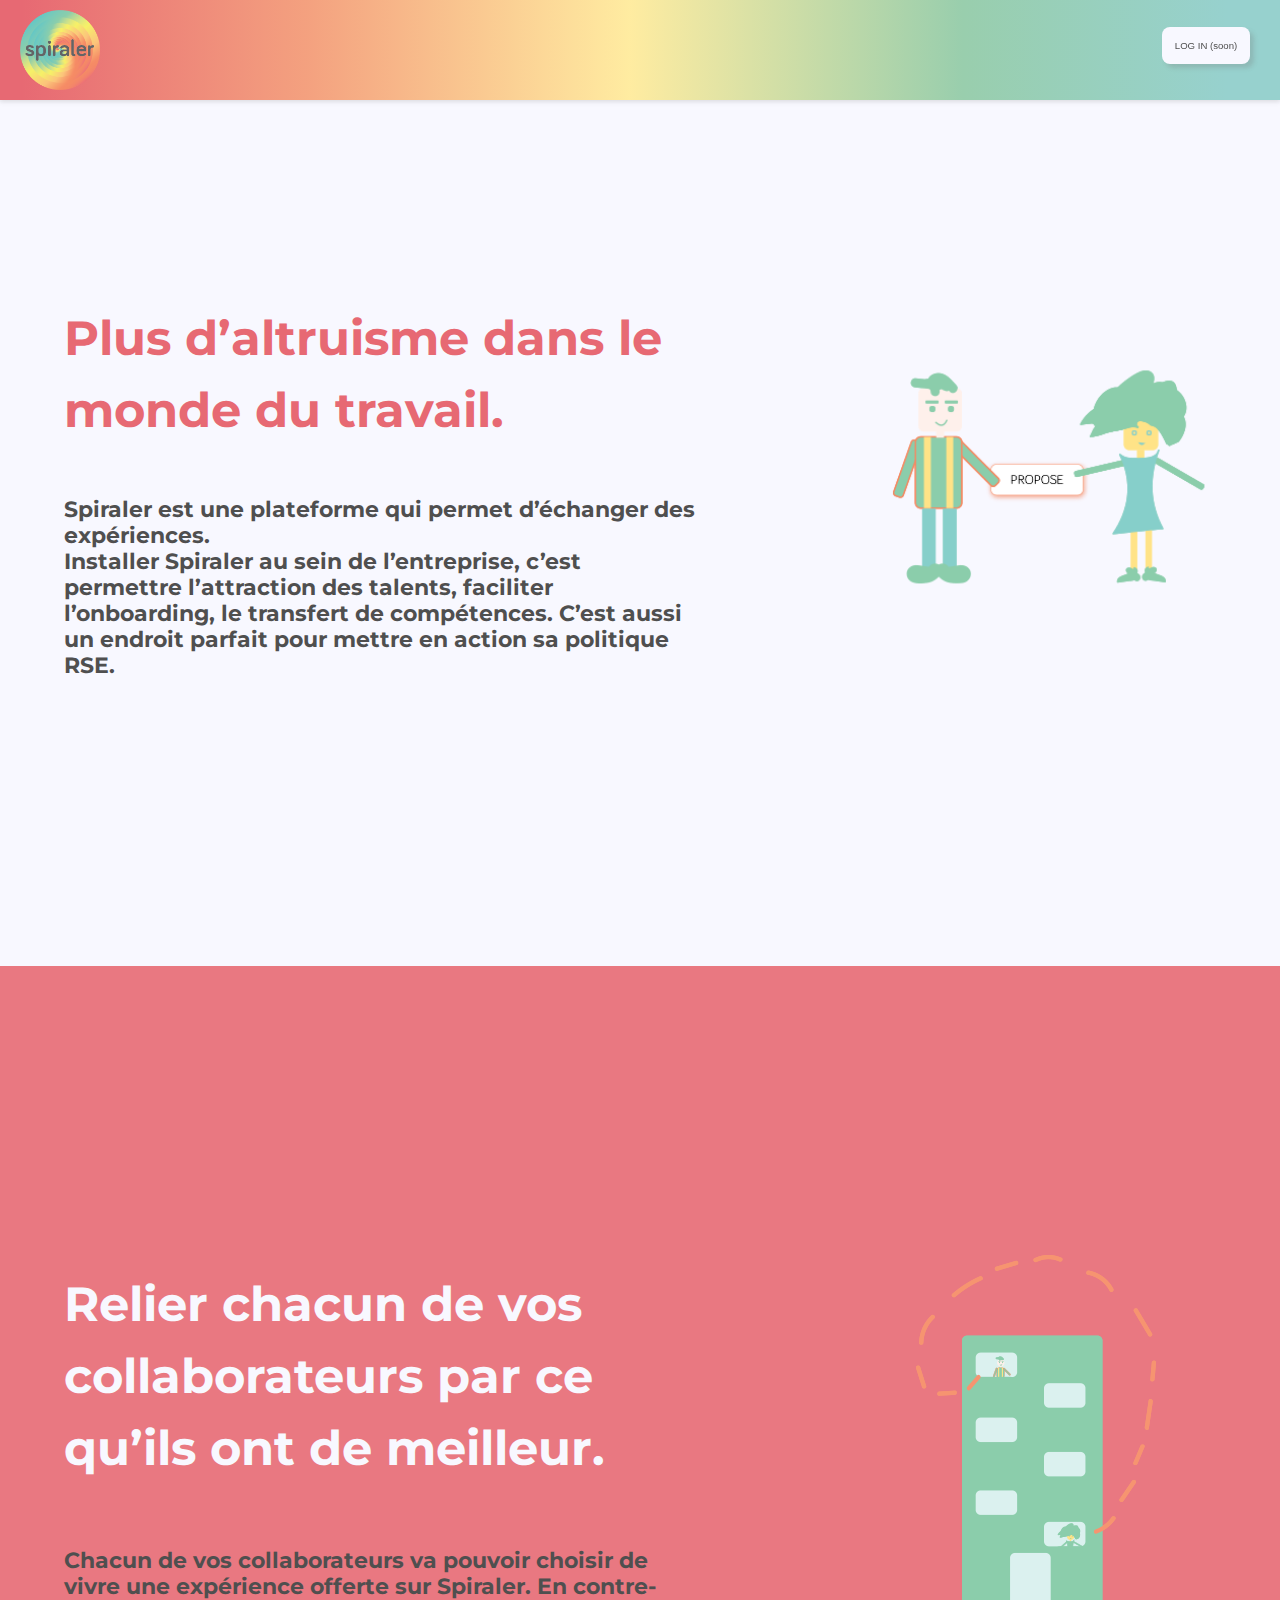
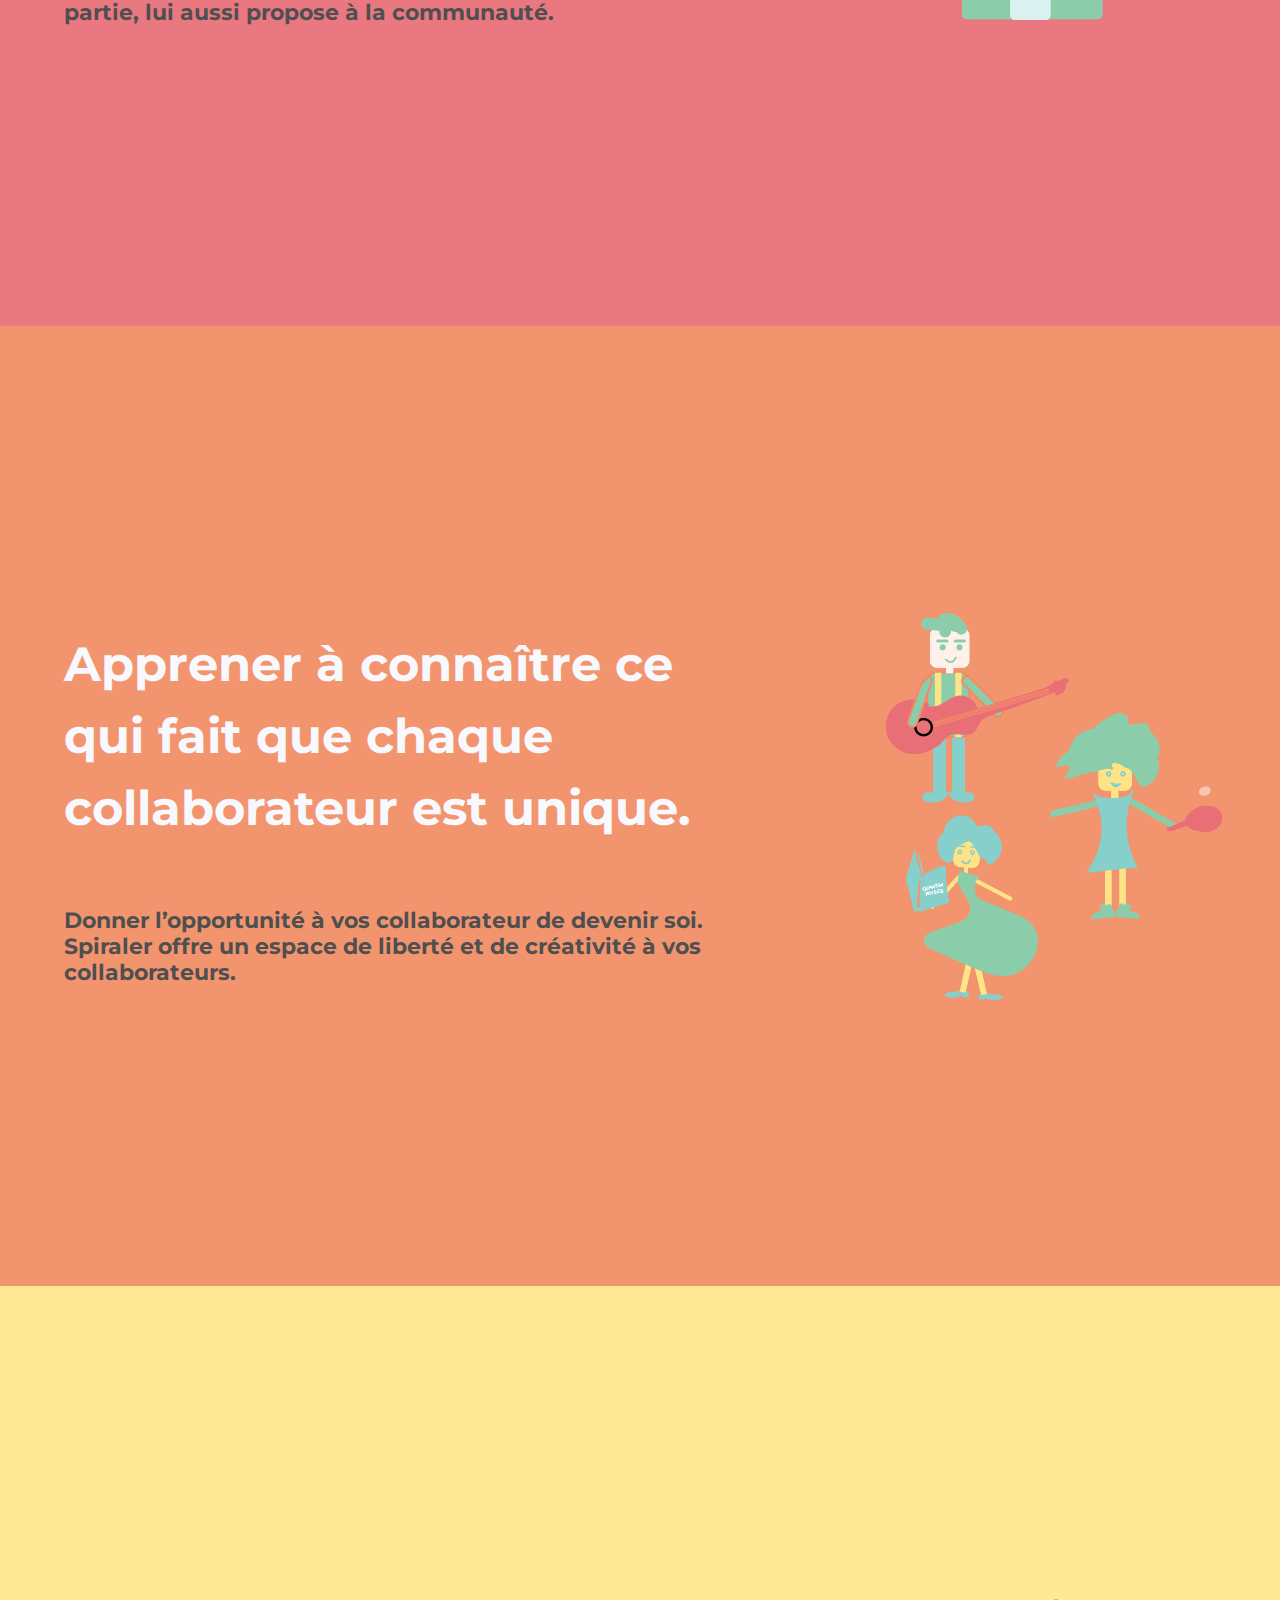
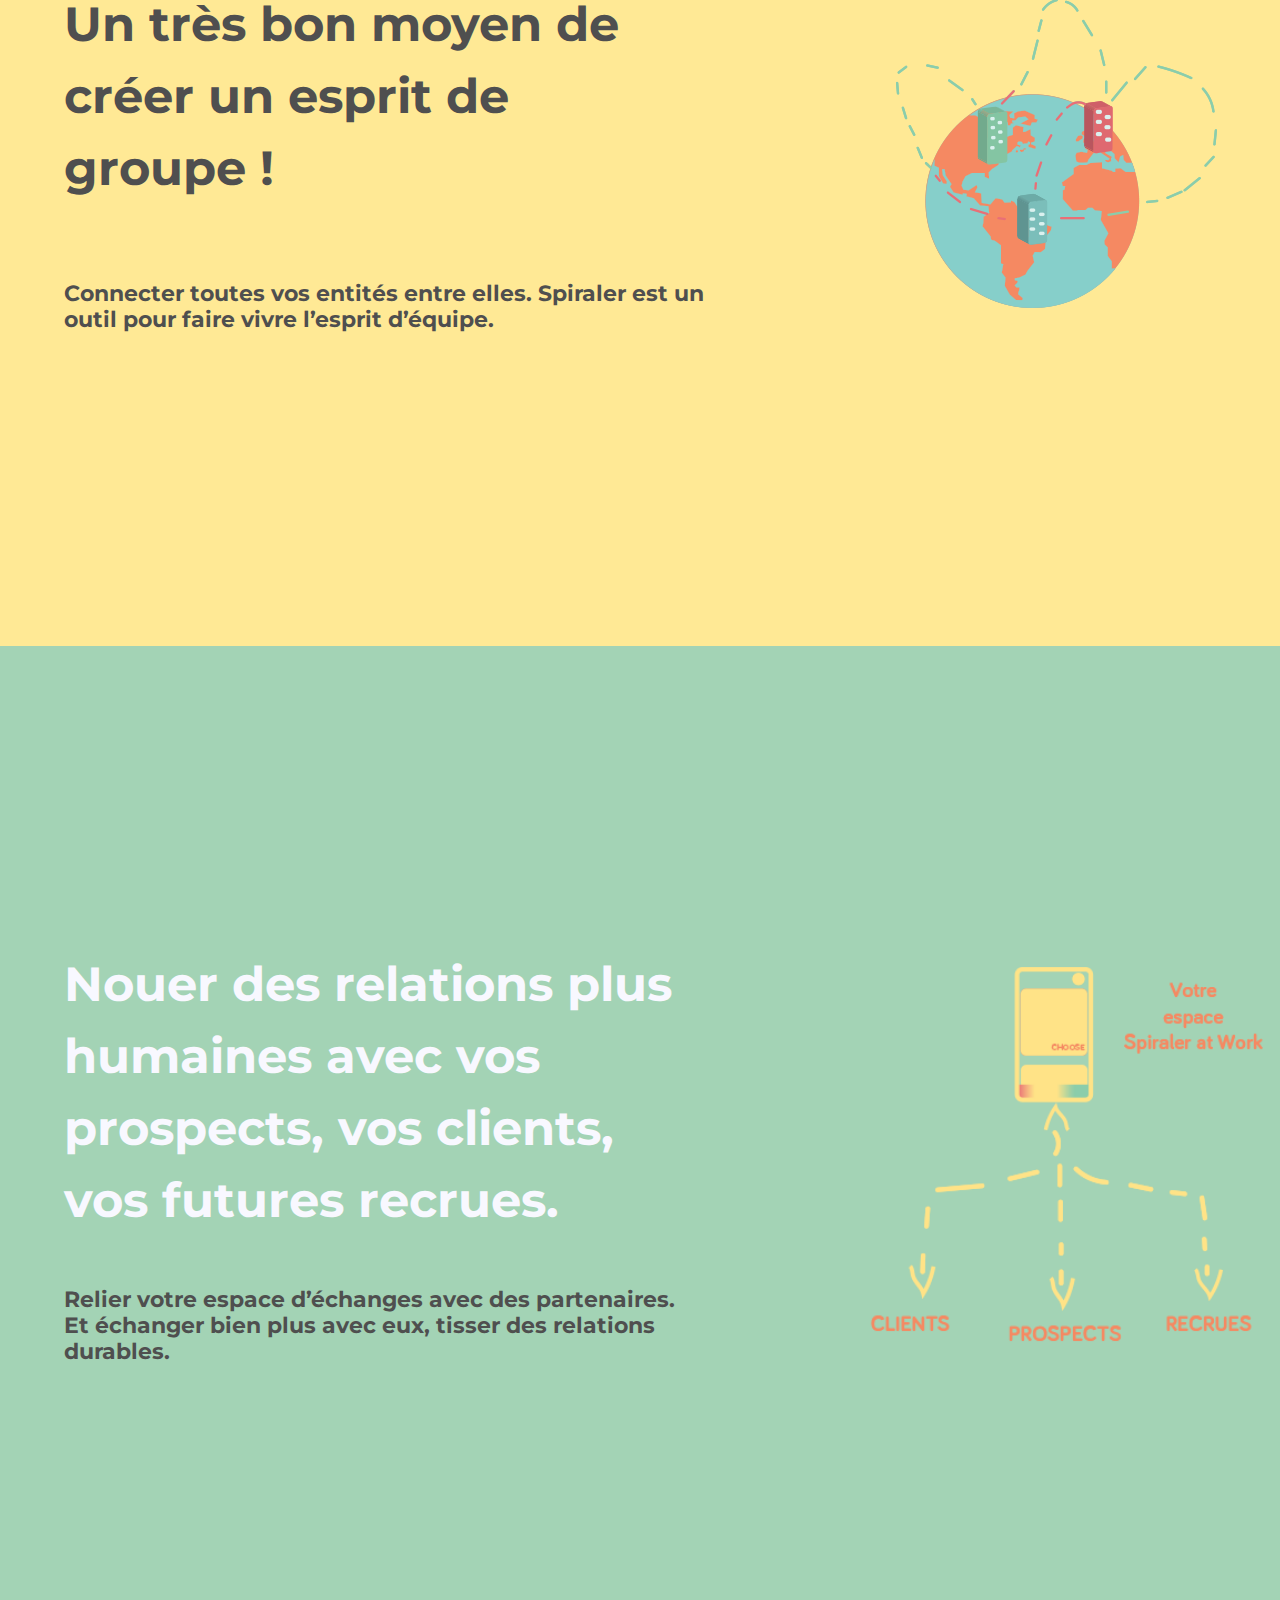
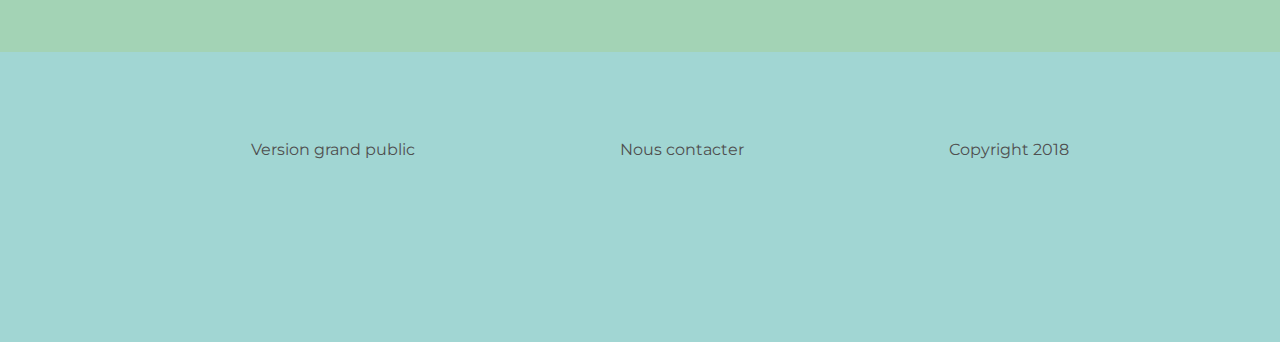
==== index.html @ f9fc43db "normalize" ====
<!DOCTYPE html>
<html>
<head>
	<title>Spiraler at Work</title>
	<meta charset="utf-8">
	<link href="https://fonts.googleapis.com/css?family=EB+Garamond" rel="stylesheet">
	<link href="https://fonts.googleapis.com/css?family=Montserrat" rel="stylesheet">
	<link href="https://fonts.googleapis.com/icon?family=Material+Icons"rel="stylesheet">
	<link rel="stylesheet" type="text/css" href="css/normalize.css">
	<link rel="stylesheet" type="text/css" href="sass/showcase.css">
</head>

<body>

	<header class ="nav">
		<div class = "logo">
			<img id = "spirale" src="img/logo_2.png">
		</div>
		<button type="button" class = "button">LOG IN (soon)</button>
	</header>

	<section class = "container white" >
		<div class = "text">
			<div class = "title">
				<h1>Plus d’altruisme dans le monde du travail.</h1>
			</div>
			<div class = "description">
				<h2>Spiraler est une plateforme qui permet d’échanger des expériences.
				<br>Installer Spiraler au sein de l’entreprise, c’est permettre l’attraction des talents, faciliter l’onboarding, le transfert de compétences. C’est aussi un endroit parfait pour mettre en action sa politique RSE.
				</h2>
			</div>
		</div>
		<div class="illu">
			<img src="img/illu1.png">
		</div>
	</section>

	<section class = "container red" >
		<div class = "text">
			<div class = "title">
				<h1>Relier chacun de vos collaborateurs par ce qu’ils ont de meilleur.</h1>
			</div>
			<div class = "description">
				<h2>Chacun de vos collaborateurs va pouvoir choisir de vivre une expérience offerte sur Spiraler. En contre-partie, lui aussi propose à la communauté.</h2>
			</div>
		</div>
		<div class="illu">
			<img src="img/illu2.png">
		</div>
	</section>

	<section class = "container orange" >
		<div class = "text">
			<div class = "title">
				<h1>Apprener à connaître ce qui fait que chaque collaborateur est unique.</h1>
			</div>
			<div class = "description">
				<h2> Donner l’opportunité à vos collaborateur de devenir soi. Spiraler offre un espace de liberté et de créativité à vos collaborateurs. </h2>
			</div>
		</div>
		<div class="illu">
			<img src="img/illu3.png">
		</div>
	</section>

	<section class = "container yellow" >
		<div class = "text">
			<div class = "title">
				<h1>Un très bon moyen de créer un esprit de groupe !</h1>
			</div>
			<div class = "description">
				<h2>Connecter toutes vos entités entre elles. Spiraler est un outil pour faire vivre l’esprit d’équipe.</h2>
			</div>
		</div>
		<div class="illu">
			<img src="img/illu4.png">
		</div>
	</section>

	<section class = "container green">
		<div class = "text">
			<div class = "title">
				<h1>Nouer des relations plus humaines avec vos prospects, vos clients, vos futures recrues.</h1>
			</div>
			<div class = "description">
				<h2> Relier votre espace d’échanges avec des partenaires. Et échanger bien plus avec eux, tisser des relations durables.
				</h2>
			</div>
		</div>
		<div class="illu">
			<img src="img/illu5.png">
		</div>
	</section>


	<footer>
		<ul>
			<li><a href="https://www.spiraler.com">Version grand public</a></li>
			<li><a href="mailto:team@spiraler.com">Nous contacter</a></li>
			<li>Copyright  2018</li>
		</ul>
	</footer>


</body>
---- sass/showcase.css ----
.nav {
  position: fixed;
  display: flex;
  background: linear-gradient(90deg, #E76973 1.72%, rgba(241, 137, 95, 0.8) 23.88%, rgba(255, 231, 137, 0.8) 49.2%, #99CEAD 75.2%, #97D1CE 95.93%), #FFFFFF;
  width: 100vw;
  height: 100px;
  justify-content: center;
  box-shadow: 0px 2px 4px rgba(143, 143, 143, 0.25);
  font: normal 1rem "Montserrat", sans-serif; }

.button {
  position: absolute;
  right: 30px;
  top: 3vh;
  box-shadow: 4px 4px 4px rgba(117, 117, 117, 0.25);
  border-radius: 8px;
  background: ghostwhite;
  color: #4F4F4F;
  cursor: pointer;
  text-decoration: none;
  border: none;
  padding: 1vw;
  font-size: 0.6rem; }

.button:hover {
  background: #e6e6e6; }

.button:active {
  background: #e6e6e6;
  box-shadow: 0 2px #666;
  transform: translateY(4px); }

.logo {
  left: 20px;
  height: 80px;
  position: absolute;
  top: 10px; }

.logo img {
  position: relative;
  max-width: 100%;
  max-height: 100%; }

.container {
  display: flex;
  flex-wrap: wrap;
  max-width: 100vw;
  justify-content: center;
  padding-top: 30vh;
  padding-bottom: 30vh; }

.white {
  background: ghostwhite; }

.white .title {
  color: #E76973; }
.white .description {
  color: #4F4F4F; }

.red {
  background: rgba(231, 105, 115, 0.9); }

.orange {
  background: rgba(241, 137, 95, 0.9); }

.green {
  background: rgba(153, 206, 173, 0.9); }

.red .title, .orange .title, .green .title {
  color: ghostwhite; }
.red .description, .orange .description, .green .description {
  color: #4F4F4F; }

.yellow {
  background: rgba(255, 231, 137, 0.9); }

.yellow .title {
  color: #4F4F4F; }
.yellow .description {
  color: #4F4F4F; }

.text {
  display: flex;
  flex-wrap: wrap;
  width: 50vw;
  padding-right: 10vw; }

.title {
  width: 100%;
  font: normal 24px/1.5 "Montserrat", serif; }

.description {
  width: 100%;
  font: normal 0.9rem "Montserrat", serif; }

.illu {
  display: flex;
  width: 30vw; }

footer {
  background: rgba(151, 209, 206, 0.9);
  display: flex;
  height: 245px;
  padding-bottom: 5vh;
  font: normal 1rem "Montserrat", sans-serif;
  color: #4F4F4F; }

ul {
  display: flex;
  width: 100vw;
  justify-content: center;
  list-style-type: none;
  padding-top: 8vh; }

a {
  color: #4F4F4F;
  text-decoration: none; }

a:hover {
  color: #E76973; }

li {
  padding-left: 8vw;
  padding-right: 8vw; }

@media screen and (max-width: 900px) {
  .nav {
    position: absolute;
    height: 65px;
    font: normal 0.8rem "Montserrat", sans-serif; }

  .logo {
    left: 2vh; }

  #spirale {
    width: 50px;
    top: 0.15px; }

  .container {
    padding-top: 15vh;
    padding-bottom: 15vh; }

  .white .title {
    padding-top: 90px; }

  .illu {
    width: 100vw; }

  .title {
    font: normal 1rem "Montserrat", serif; }

  .description {
    font: normal 0.6rem "Montserrat", serif; }

  ul {
    display: inline-grid; } }

/*# sourceMappingURL=showcase.css.map */
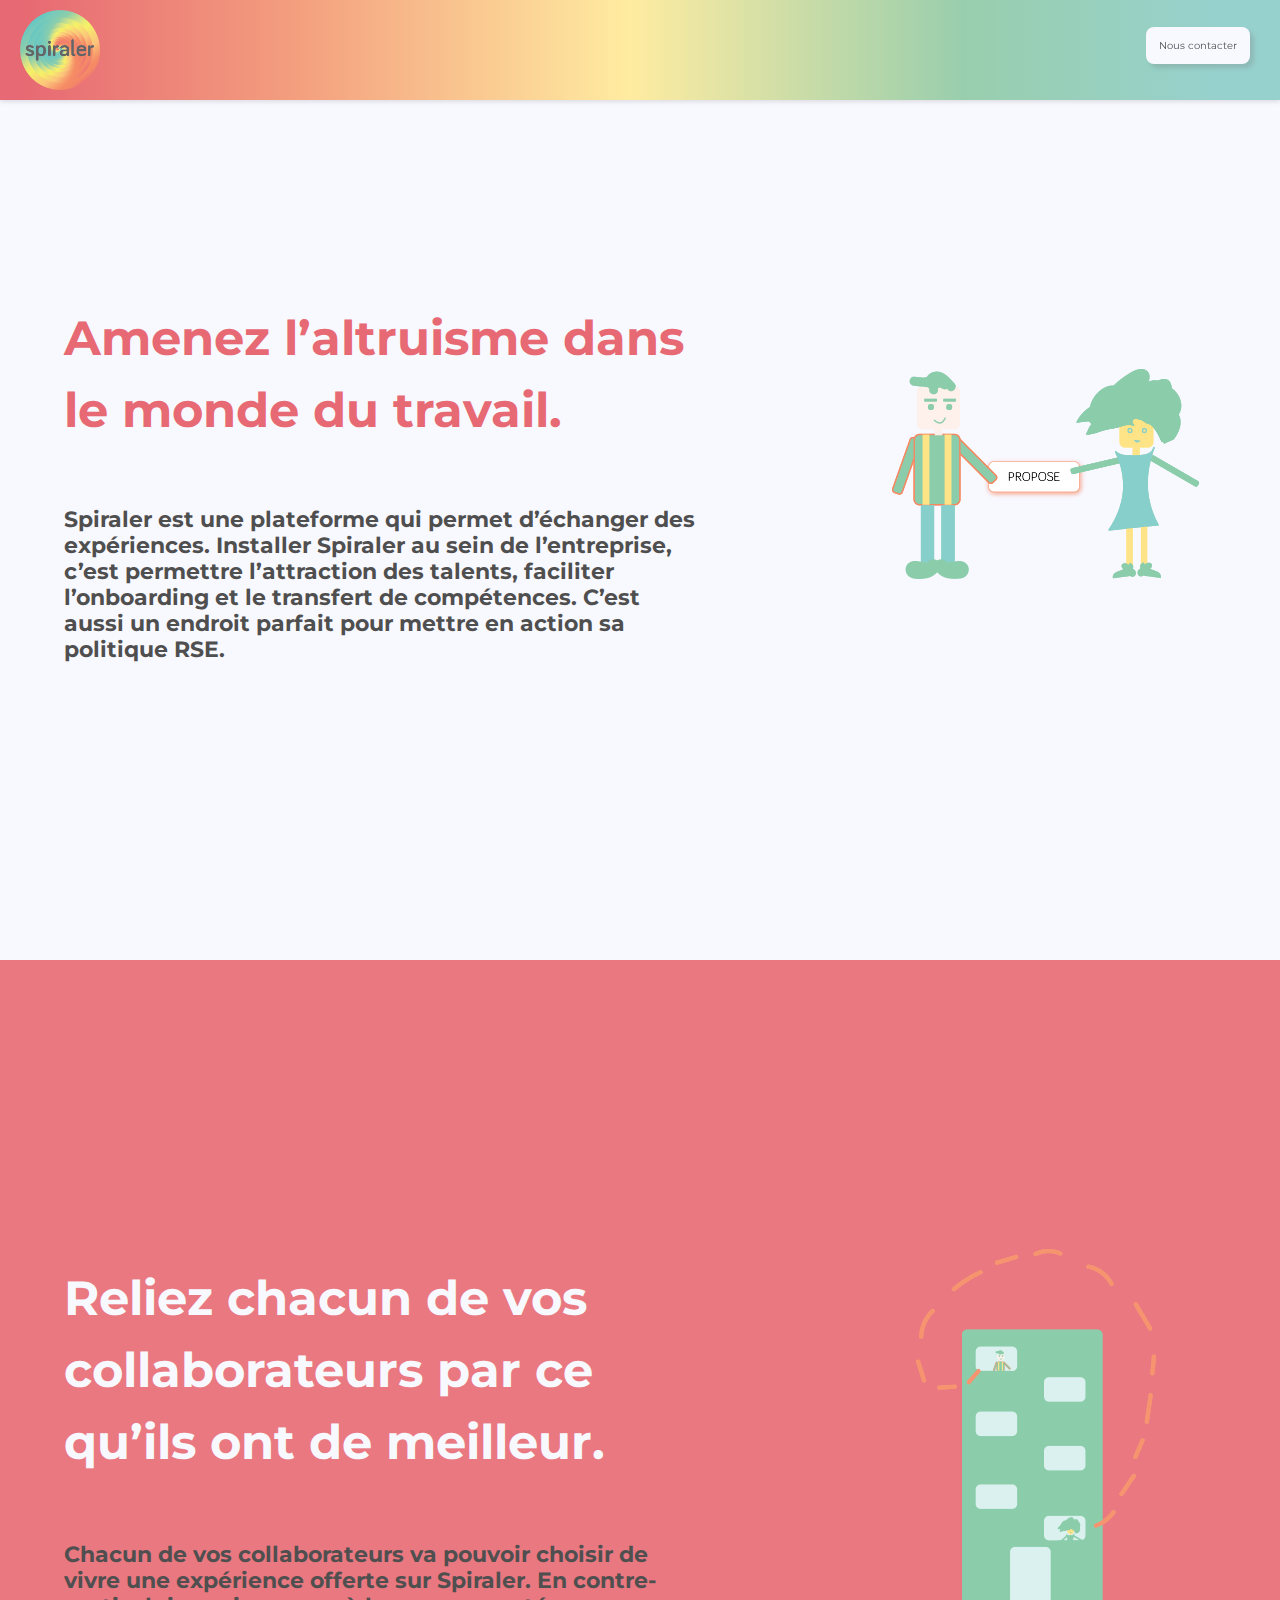
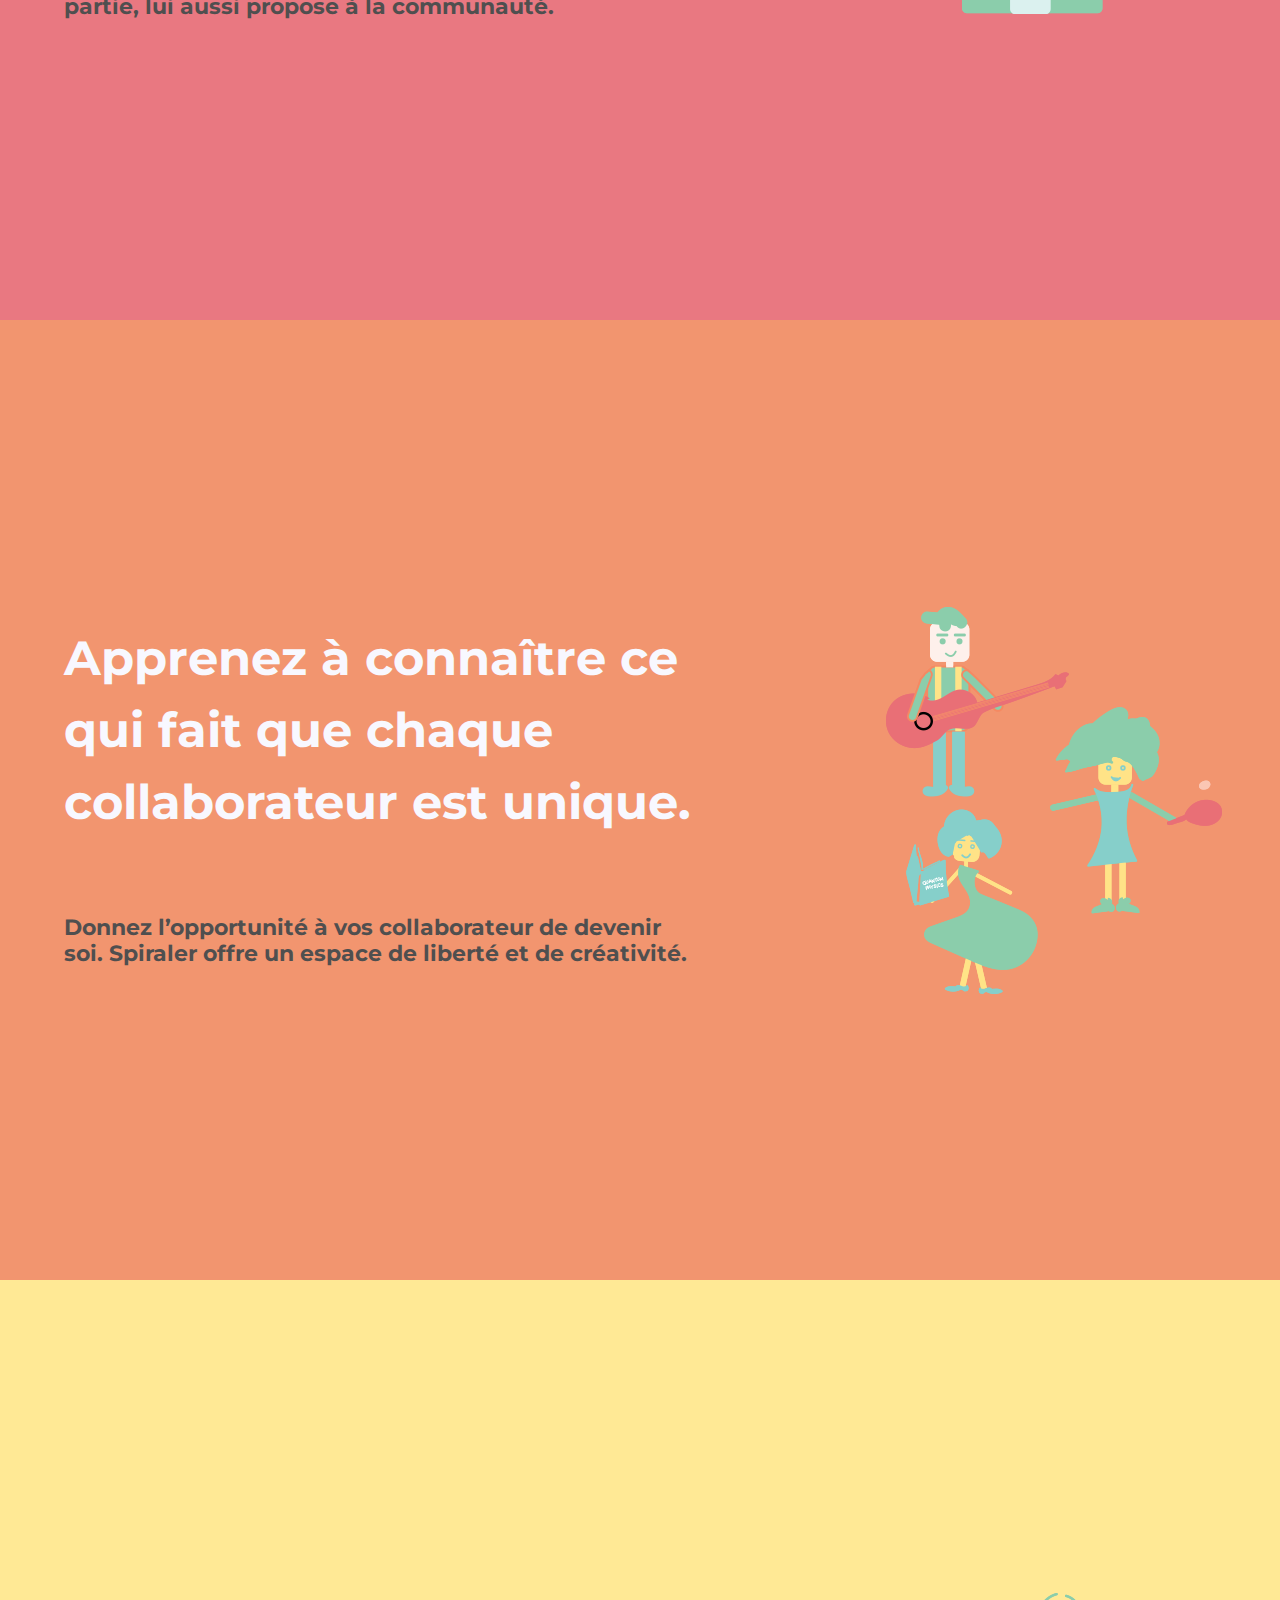
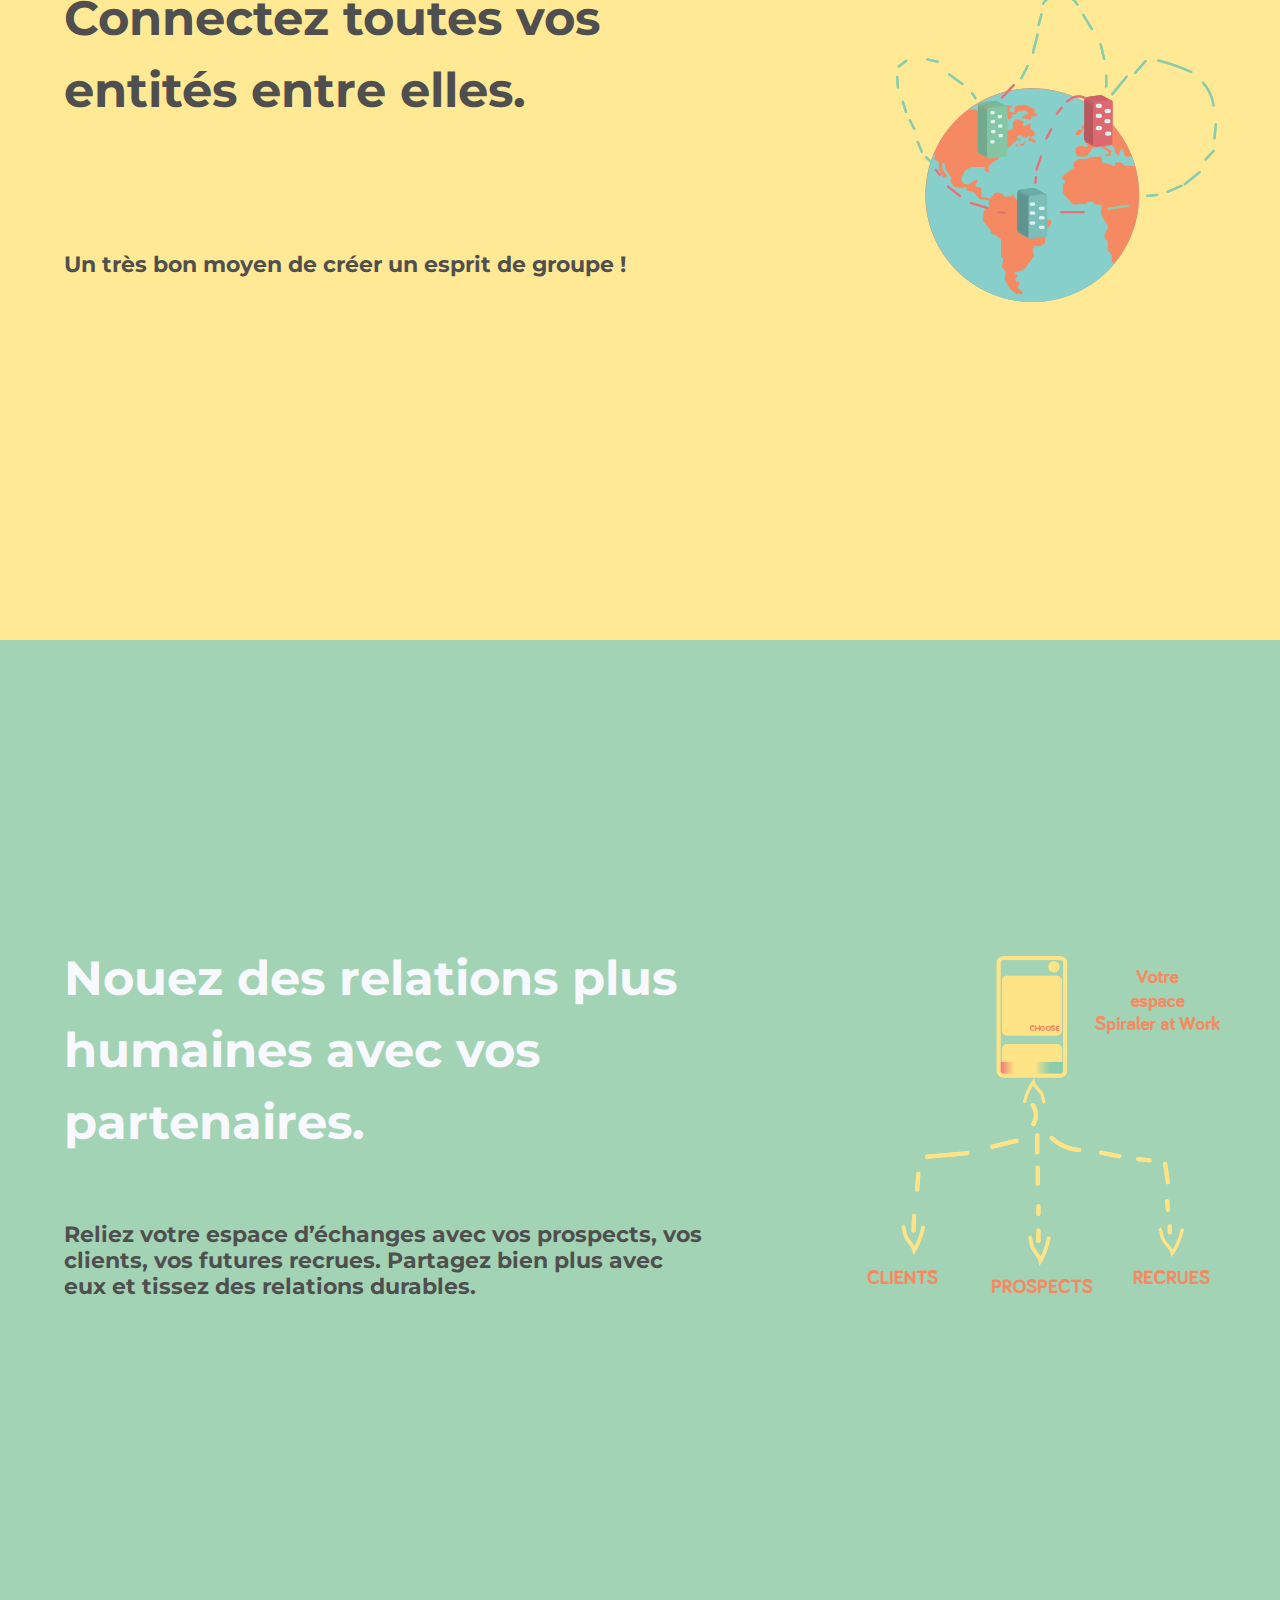
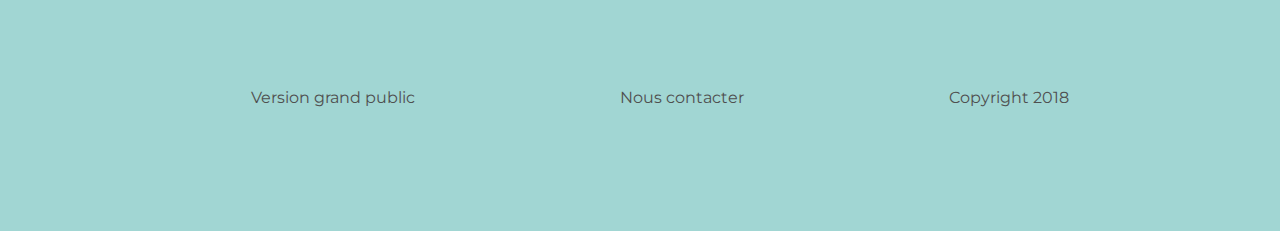
==== commit aab470a2: "chgt from bobby" ====
--- a/index.html
+++ b/index.html
@@ -16,17 +16,18 @@
 		<div class = "logo">
 			<img id = "spirale" src="img/logo_2.png">
 		</div>
-		<button type="button" class = "button">LOG IN (soon)</button>
+		<a class= "button" href="mailto:team@spiraler.com">Nous contacter</a>
 	</header>
 
 	<section class = "container white" >
 		<div class = "text">
 			<div class = "title">
-				<h1>Plus d’altruisme dans le monde du travail.</h1>
+				<h1>Amenez l’altruisme dans le monde du travail.</h1>
 			</div>
 			<div class = "description">
 				<h2>Spiraler est une plateforme qui permet d’échanger des expériences.
-				<br>Installer Spiraler au sein de l’entreprise, c’est permettre l’attraction des talents, faciliter l’onboarding, le transfert de compétences. C’est aussi un endroit parfait pour mettre en action sa politique RSE.
+					Installer Spiraler au sein de l’entreprise, c’est permettre l’attraction des talents, faciliter l’onboarding et le transfert de compétences.
+					C’est aussi un endroit parfait pour mettre en action sa politique RSE.
 				</h2>
 			</div>
 		</div>
@@ -38,7 +39,7 @@
 	<section class = "container red" >
 		<div class = "text">
 			<div class = "title">
-				<h1>Relier chacun de vos collaborateurs par ce qu’ils ont de meilleur.</h1>
+				<h1>Reliez chacun de vos collaborateurs par ce qu’ils ont de meilleur.</h1>
 			</div>
 			<div class = "description">
 				<h2>Chacun de vos collaborateurs va pouvoir choisir de vivre une expérience offerte sur Spiraler. En contre-partie, lui aussi propose à la communauté.</h2>
@@ -52,10 +53,10 @@
 	<section class = "container orange" >
 		<div class = "text">
 			<div class = "title">
-				<h1>Apprener à connaître ce qui fait que chaque collaborateur est unique.</h1>
+				<h1>Apprenez à connaître ce qui fait que chaque collaborateur est unique.</h1>
 			</div>
 			<div class = "description">
-				<h2> Donner l’opportunité à vos collaborateur de devenir soi. Spiraler offre un espace de liberté et de créativité à vos collaborateurs. </h2>
+				<h2> Donnez l’opportunité à vos collaborateur de devenir soi. Spiraler offre un espace de liberté et de créativité. </h2>
 			</div>
 		</div>
 		<div class="illu">
@@ -66,10 +67,10 @@
 	<section class = "container yellow" >
 		<div class = "text">
 			<div class = "title">
-				<h1>Un très bon moyen de créer un esprit de groupe !</h1>
+				<h1>Connectez toutes vos entités entre elles. </h1>
 			</div>
 			<div class = "description">
-				<h2>Connecter toutes vos entités entre elles. Spiraler est un outil pour faire vivre l’esprit d’équipe.</h2>
+				<h2>Un très bon moyen de créer un esprit de groupe !</h2>
 			</div>
 		</div>
 		<div class="illu">
@@ -80,10 +81,11 @@
 	<section class = "container green">
 		<div class = "text">
 			<div class = "title">
-				<h1>Nouer des relations plus humaines avec vos prospects, vos clients, vos futures recrues.</h1>
+				<h1>Nouez des relations plus humaines avec vos partenaires.</h1>
 			</div>
 			<div class = "description">
-				<h2> Relier votre espace d’échanges avec des partenaires. Et échanger bien plus avec eux, tisser des relations durables.
+				<h2>Reliez votre espace d’échanges avec vos prospects, vos clients, vos futures recrues.
+					Partagez bien plus avec eux et tissez des relations durables.
 				</h2>
 			</div>
 		</div>
--- a/sass/showcase.css
+++ b/sass/showcase.css
@@ -100,8 +100,8 @@
 footer {
   background: rgba(151, 209, 206, 0.9);
   display: flex;
-  height: 245px;
-  padding-bottom: 5vh;
+  height: 150px;
+  padding-bottom: 9vh;
   font: normal 1rem "Montserrat", sans-serif;
   color: #4F4F4F; }
 
@@ -123,36 +123,55 @@
   padding-left: 8vw;
   padding-right: 8vw; }
 
-@media screen and (max-width: 900px) {
-  .nav {
-    position: absolute;
-    height: 65px;
-    font: normal 0.8rem "Montserrat", sans-serif; }
 
-  .logo {
-    left: 2vh; }
+  @media (orientation: landscape) and (min-device-width : 2000px) {
+     .button {
+       padding: 20px;}
 
-  #spirale {
-    width: 50px;
-    top: 0.15px; }
+ }
+ @media (orientation: landscape) and (max-device-width : 1124px) {
+          .illu {
+      width: 50%;
+      padding-left: 200px; }
 
-  .container {
-    padding-top: 15vh;
-    padding-bottom: 15vh; }
+ }
+  @media (orientation: portrait) and (max-device-width : 900px) {
+       .nav {
+       position: absolute;
+       height: 150px;
+       font: normal 0.7rem "Montserrat", sans-serif; }
+       .button {
+         font: normal 1rem "Montserrat", sans-serif;
 
-  .white .title {
-    padding-top: 90px; }
+       }
+     .logo {
+       left: 2vh; }
 
-  .illu {
-    width: 100vw; }
+     #spirale {
+       width: 80px;
+       top: 20px; }
 
-  .title {
-    font: normal 1rem "Montserrat", serif; }
+     .container {
+       padding-top: 15vh;
+       padding-bottom: 15vh; }
 
-  .description {
-    font: normal 0.6rem "Montserrat", serif; }
+     .white .title {
+       padding-top: 50px; }
 
-  ul {
-    display: inline-grid; } }
+     .illu {
+       width: 100%;
+       padding-left: 300px; }
 
-/*# sourceMappingURL=showcase.css.map */
+     .title {
+       font: normal 1.5rem "Montserrat", serif; }
+
+     .description {
+       font: normal 1.3rem "Montserrat", serif; }
+
+     footer{
+
+         font: normal 1.5rem "Montserrat", sans-serif;
+         text-align: center;
+
+     }
+    }
